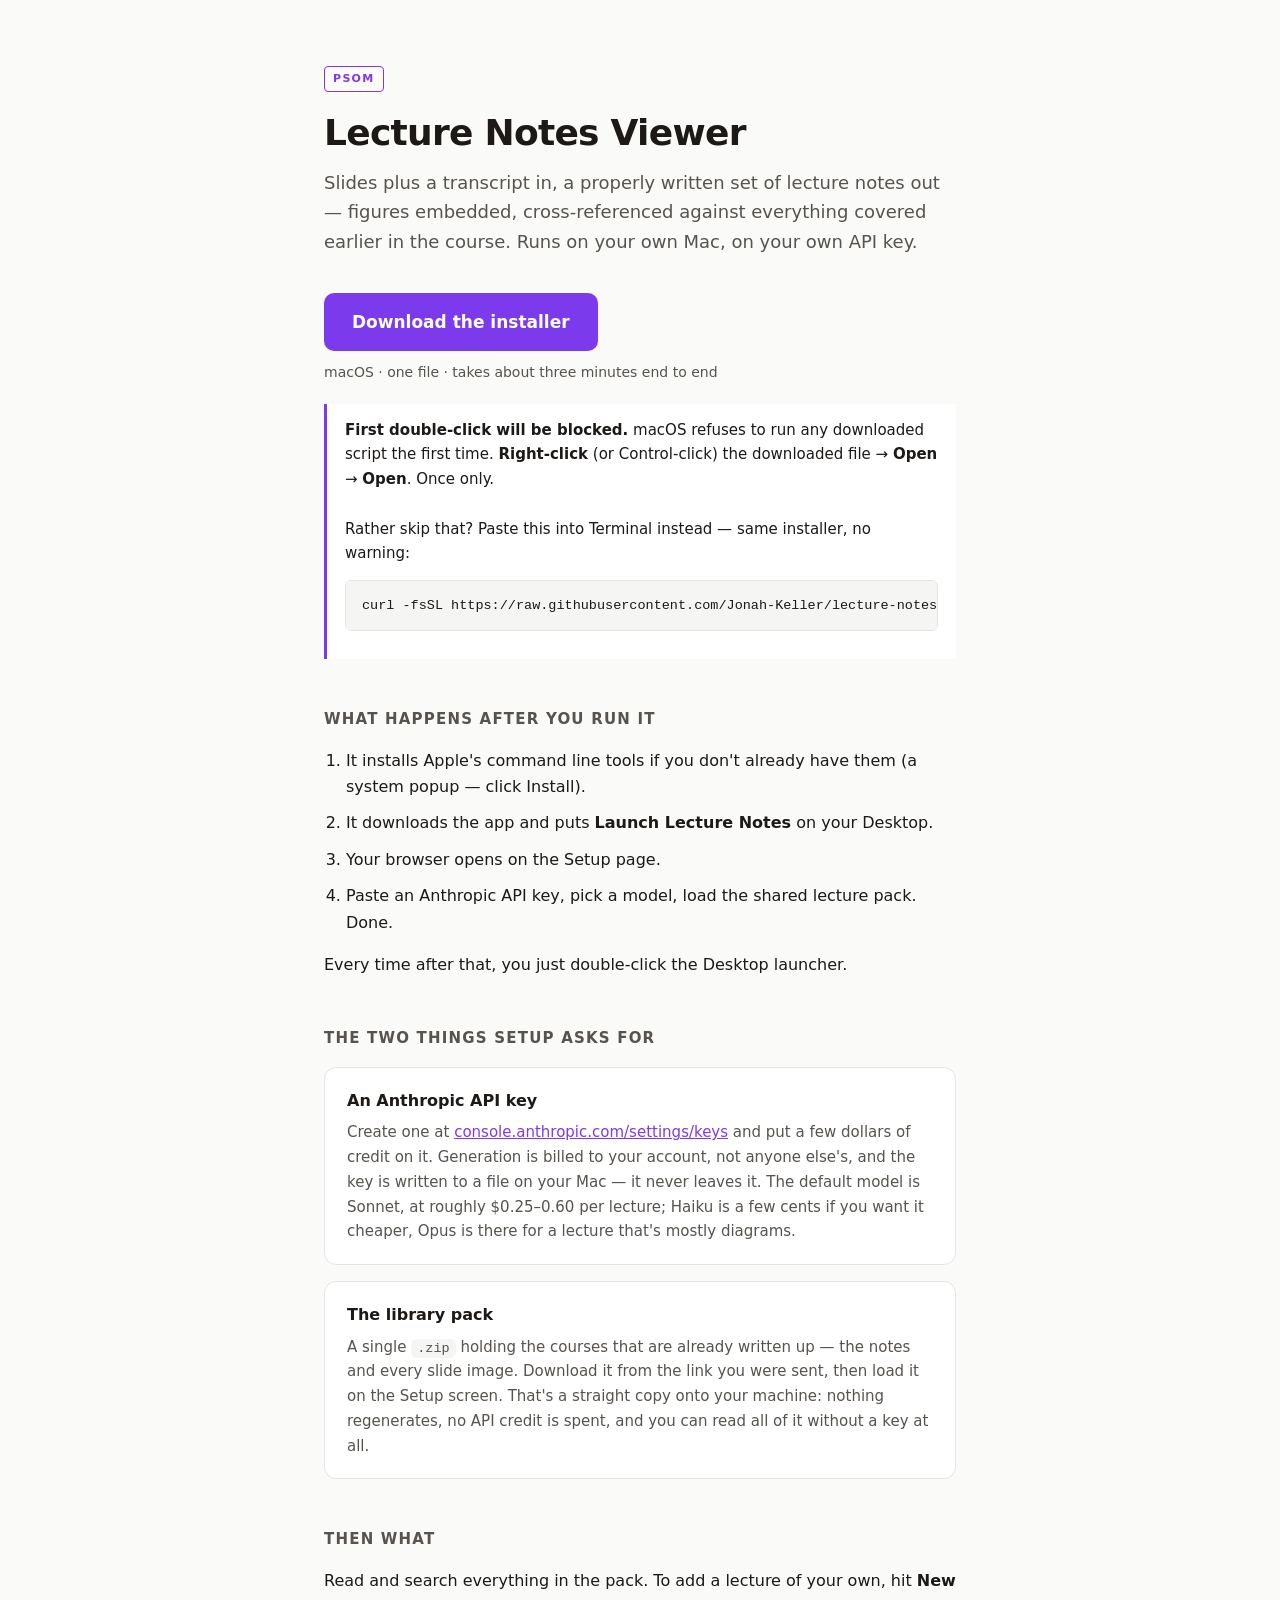
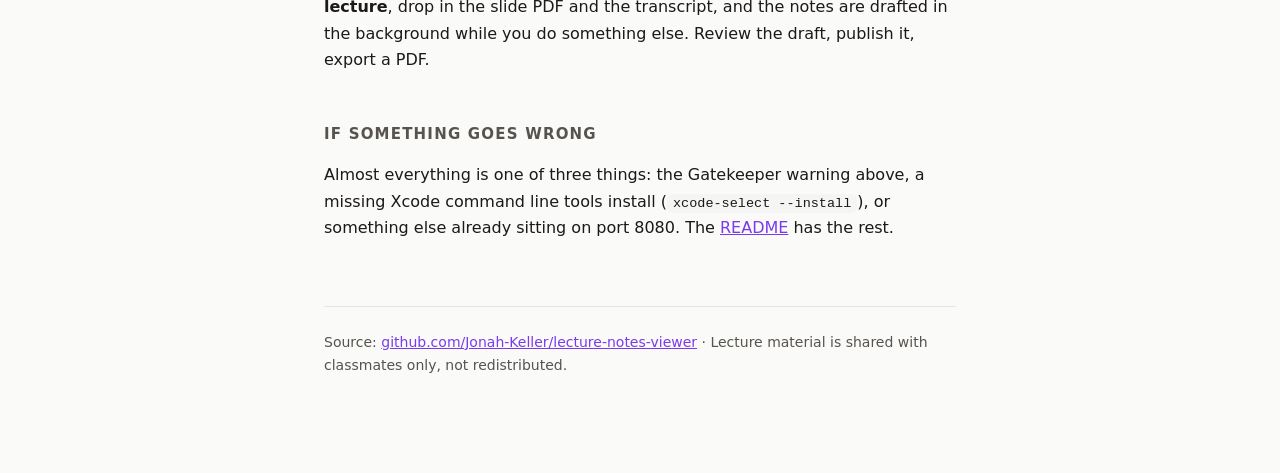
==== docs/index.html @ 4c993d49 "One-click install, in-browser setup, shareable library packs, cheaper default Getting someone else o" ====
<!DOCTYPE html>
<html lang="en">
<head>
<meta charset="utf-8">
<meta name="viewport" content="width=device-width, initial-scale=1">
<title>Lecture Notes Viewer</title>
<style>
  :root {
    --bg: #fafaf9; --fg: #1c1917; --muted: #57534e; --line: #e7e5e4;
    --card: #ffffff; --accent: #7c3aed; --accent-fg: #ffffff; --code: #f5f5f4;
  }
  @media (prefers-color-scheme: dark) {
    :root {
      --bg: #0c0a09; --fg: #fafaf9; --muted: #a8a29e; --line: #292524;
      --card: #1c1917; --accent: #a78bfa; --accent-fg: #1c1917; --code: #292524;
    }
  }
  * { box-sizing: border-box; }
  body {
    margin: 0; background: var(--bg); color: var(--fg);
    font: 16px/1.65 -apple-system, BlinkMacSystemFont, "Segoe UI", system-ui, sans-serif;
    -webkit-font-smoothing: antialiased;
  }
  .wrap { max-width: 680px; margin: 0 auto; padding: 64px 24px 96px; }
  .mark {
    display: inline-block; font-size: 11px; font-weight: 700; letter-spacing: .12em;
    text-transform: uppercase; color: var(--accent); border: 1px solid var(--accent);
    border-radius: 4px; padding: 3px 8px; margin-bottom: 20px;
  }
  h1 { font-size: 36px; line-height: 1.15; margin: 0 0 14px; letter-spacing: -.02em; }
  .lede { font-size: 18px; color: var(--muted); margin: 0 0 36px; }
  h2 { font-size: 15px; text-transform: uppercase; letter-spacing: .08em;
       color: var(--muted); margin: 48px 0 14px; font-weight: 700; }
  a { color: var(--accent); }
  .btn {
    display: inline-block; background: var(--accent); color: var(--accent-fg);
    font-size: 17px; font-weight: 650; text-decoration: none;
    padding: 15px 28px; border-radius: 10px;
  }
  .btn:hover { opacity: .9; }
  .btn-sub { display: block; margin-top: 10px; font-size: 14px; color: var(--muted); }
  .card {
    background: var(--card); border: 1px solid var(--line); border-radius: 12px;
    padding: 20px 22px; margin: 16px 0;
  }
  .card h3 { margin: 0 0 6px; font-size: 16px; }
  .card p { margin: 0; color: var(--muted); font-size: 15px; }
  code, pre {
    background: var(--code); border-radius: 6px;
    font: 13.5px/1.6 ui-monospace, SFMono-Regular, Menlo, monospace;
  }
  code { padding: 2px 6px; }
  pre { padding: 14px 16px; overflow-x: auto; border: 1px solid var(--line); }
  pre code { background: none; padding: 0; }
  ol { padding-left: 22px; }
  ol li { margin-bottom: 10px; }
  .warn {
    border-left: 3px solid var(--accent); background: var(--card);
    padding: 14px 18px; margin: 20px 0; font-size: 15px;
  }
  footer { margin-top: 64px; padding-top: 24px; border-top: 1px solid var(--line);
           color: var(--muted); font-size: 14px; }
</style>
</head>
<body>
<div class="wrap">

  <span class="mark">PSOM</span>
  <h1>Lecture Notes Viewer</h1>
  <p class="lede">
    Slides plus a transcript in, a properly written set of lecture notes out —
    figures embedded, cross-referenced against everything covered earlier in the
    course. Runs on your own Mac, on your own API key.
  </p>

  <a class="btn" href="Install%20Lecture%20Notes.command" download>Download the installer</a>
  <span class="btn-sub">macOS · one file · takes about three minutes end to end</span>

  <div class="warn">
    <strong>First double-click will be blocked.</strong> macOS refuses to run any
    downloaded script the first time. <strong>Right-click</strong> (or Control-click)
    the downloaded file → <strong>Open</strong> → <strong>Open</strong>. Once only.
    <br><br>
    Rather skip that? Paste this into Terminal instead — same installer, no warning:
    <pre><code>curl -fsSL https://raw.githubusercontent.com/Jonah-Keller/lecture-notes-viewer/main/install.sh | bash</code></pre>
  </div>

  <h2>What happens after you run it</h2>
  <ol>
    <li>It installs Apple's command line tools if you don't already have them (a system popup — click Install).</li>
    <li>It downloads the app and puts <strong>Launch Lecture Notes</strong> on your Desktop.</li>
    <li>Your browser opens on the Setup page.</li>
    <li>Paste an Anthropic API key, pick a model, load the shared lecture pack. Done.</li>
  </ol>
  <p>Every time after that, you just double-click the Desktop launcher.</p>

  <h2>The two things Setup asks for</h2>

  <div class="card">
    <h3>An Anthropic API key</h3>
    <p>
      Create one at <a href="https://console.anthropic.com/settings/keys" target="_blank"
      rel="noopener">console.anthropic.com/settings/keys</a> and put a few dollars of
      credit on it. Generation is billed to your account, not anyone else's, and the
      key is written to a file on your Mac — it never leaves it. The default model is
      Sonnet, at roughly $0.25–0.60 per lecture; Haiku is a few cents if you want it
      cheaper, Opus is there for a lecture that's mostly diagrams.
    </p>
  </div>

  <div class="card">
    <h3>The library pack</h3>
    <p>
      A single <code>.zip</code> holding the courses that are already written up —
      the notes and every slide image. Download it from the link you were sent,
      then load it on the Setup screen. That's a straight copy onto your machine:
      nothing regenerates, no API credit is spent, and you can read all of it
      without a key at all.
    </p>
  </div>

  <h2>Then what</h2>
  <p>
    Read and search everything in the pack. To add a lecture of your own, hit
    <strong>New lecture</strong>, drop in the slide PDF and the transcript, and
    the notes are drafted in the background while you do something else. Review
    the draft, publish it, export a PDF.
  </p>

  <h2>If something goes wrong</h2>
  <p>
    Almost everything is one of three things: the Gatekeeper warning above,
    a missing Xcode command line tools install (<code>xcode-select --install</code>),
    or something else already sitting on port 8080. The
    <a href="https://github.com/Jonah-Keller/lecture-notes-viewer#troubleshooting">README</a>
    has the rest.
  </p>

  <footer>
    Source: <a href="https://github.com/Jonah-Keller/lecture-notes-viewer">github.com/Jonah-Keller/lecture-notes-viewer</a>
    · Lecture material is shared with classmates only, not redistributed.
  </footer>

</div>
</body>
</html>
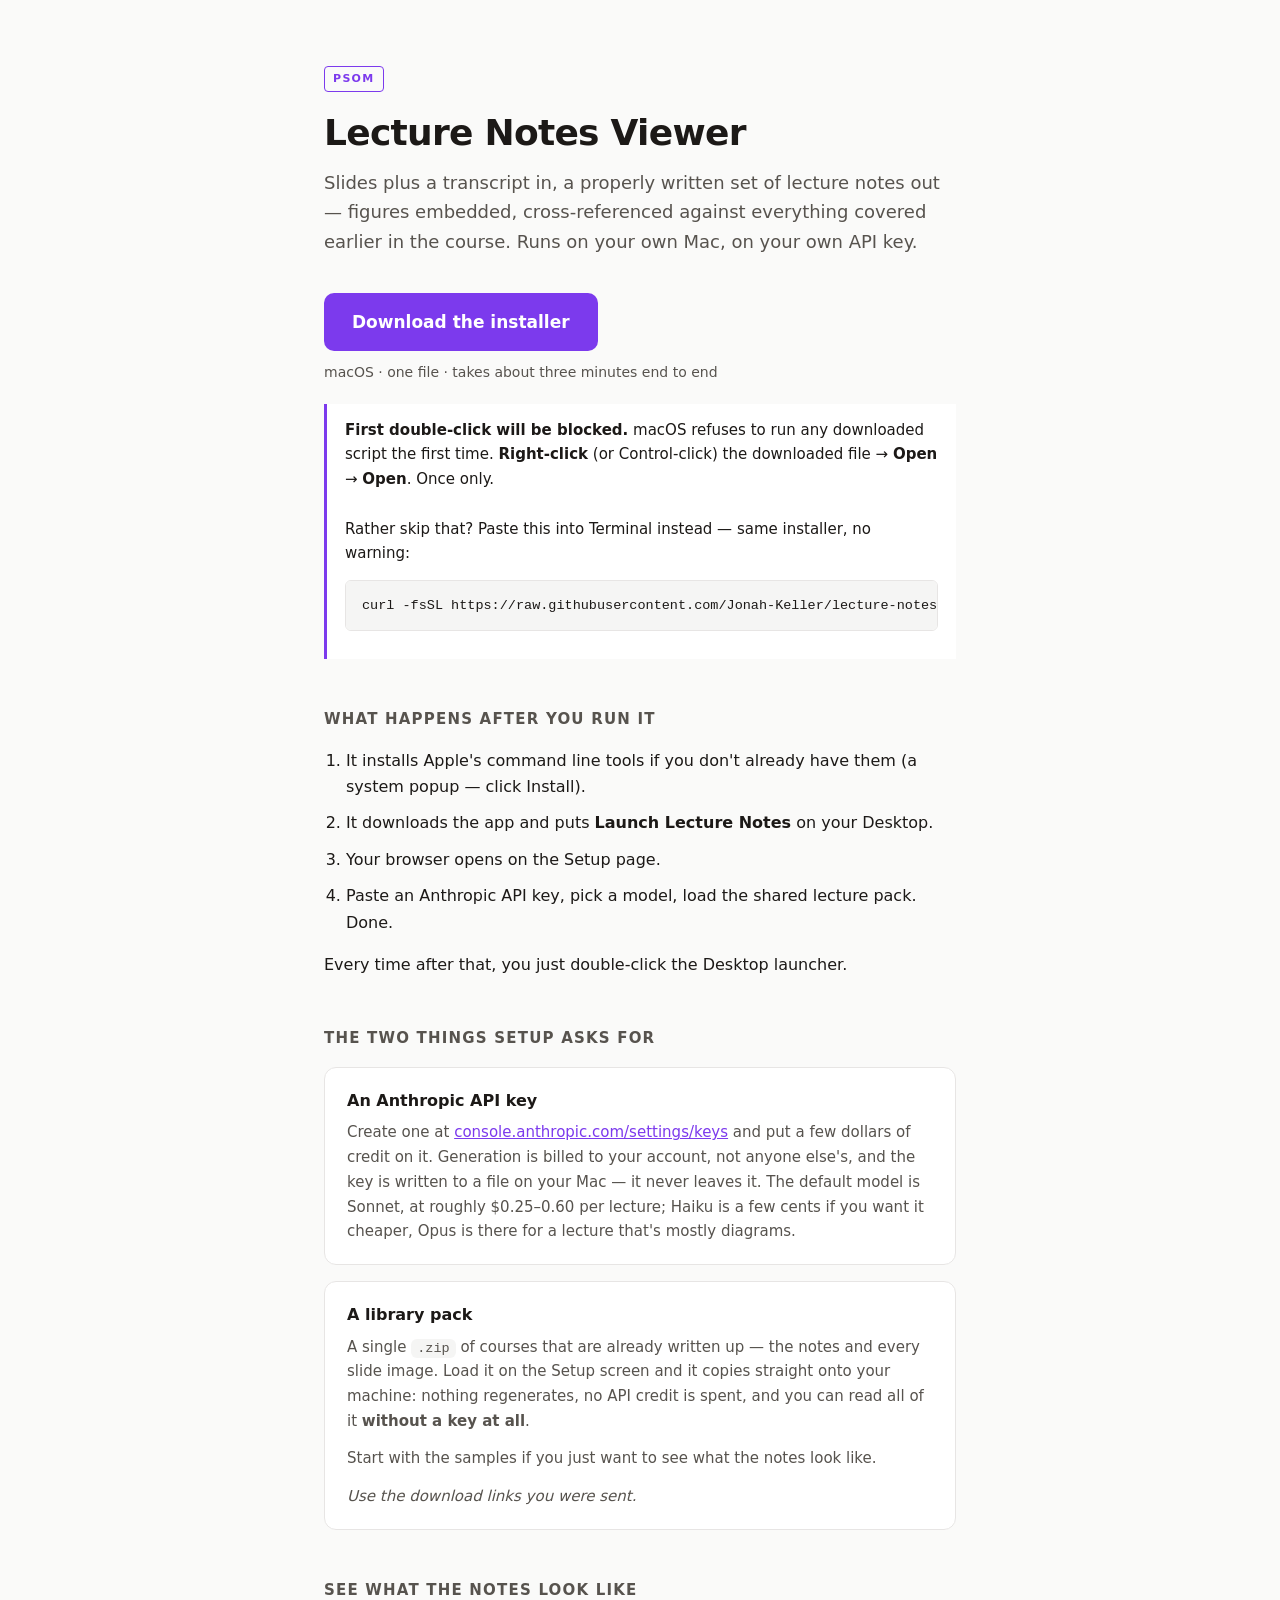
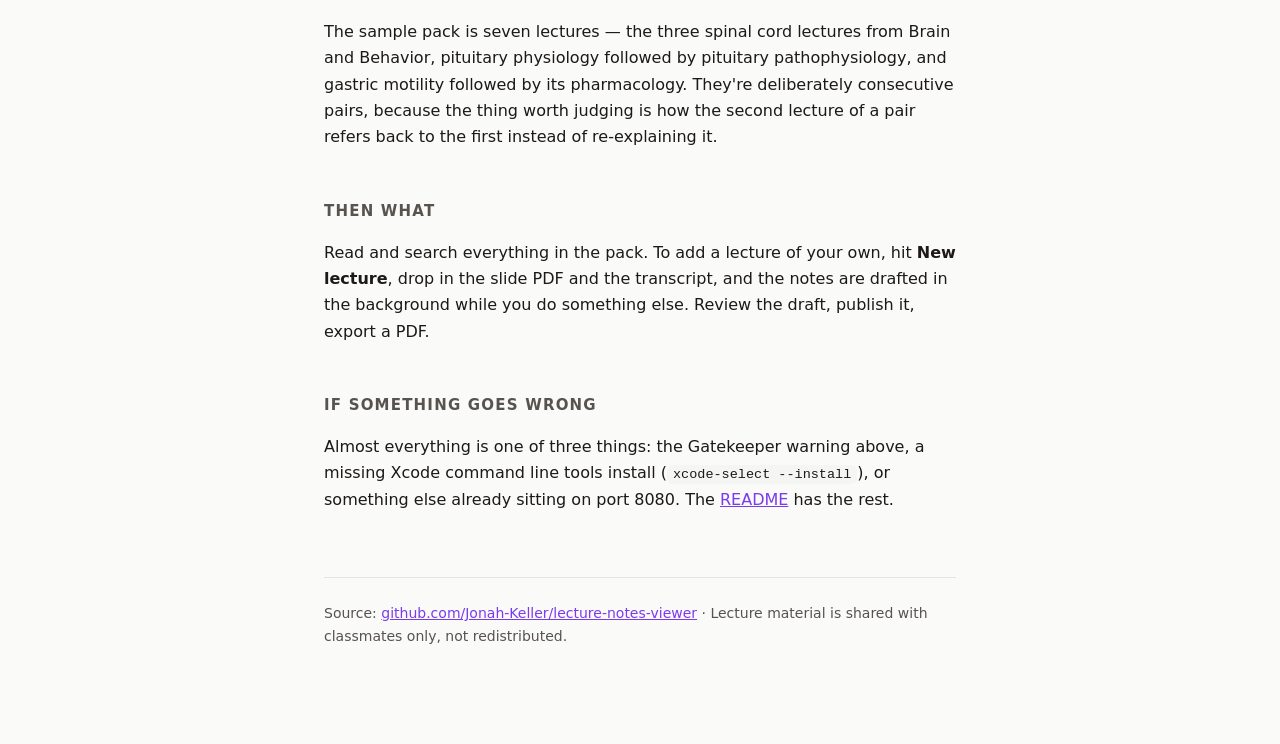
==== commit b32d1a3d: "Sample pack: narrow a course to specific lectures 709 MB is a lot to ask of someone who only wants t" ====
--- a/docs/index.html
+++ b/docs/index.html
@@ -4,6 +4,20 @@
 <meta charset="utf-8">
 <meta name="viewport" content="width=device-width, initial-scale=1">
 <title>Lecture Notes Viewer</title>
+<!-- ═══════════════════════════════════════════════════════════════════════
+     PASTE THE TWO GOOGLE DRIVE LINKS HERE. Both buttons below read from
+     these; nothing else needs changing.
+     Build the packs with:
+       python3 make_library_pack.py brain-and-behavior endocrinology:3,4 \
+           gastroenterology:9,10 --out ~/Downloads/psom-sampler.zip
+       python3 make_library_pack.py --out ~/Downloads/psom-library.zip
+     ═══════════════════════════════════════════════════════════════════ -->
+<script>
+  window.PACKS = {
+    sampler: "PASTE_SAMPLER_DRIVE_LINK_HERE",
+    full:    "PASTE_FULL_LIBRARY_DRIVE_LINK_HERE",
+  };
+</script>
 <style>
   :root {
     --bg: #fafaf9; --fg: #1c1917; --muted: #57534e; --line: #e7e5e4;
@@ -109,15 +123,28 @@
   </div>
 
   <div class="card">
-    <h3>The library pack</h3>
+    <h3>A library pack</h3>
     <p>
-      A single <code>.zip</code> holding the courses that are already written up —
-      the notes and every slide image. Download it from the link you were sent,
-      then load it on the Setup screen. That's a straight copy onto your machine:
-      nothing regenerates, no API credit is spent, and you can read all of it
-      without a key at all.
+      A single <code>.zip</code> of courses that are already written up — the
+      notes and every slide image. Load it on the Setup screen and it copies
+      straight onto your machine: nothing regenerates, no API credit is spent,
+      and you can read all of it <strong>without a key at all</strong>.
     </p>
+    <p style="margin-top:12px;">
+      Start with the samples if you just want to see what the notes look like.
+    </p>
+    <p id="pack-links" style="margin-top:14px;"></p>
   </div>
+
+  <h2>See what the notes look like</h2>
+  <p>
+    The sample pack is seven lectures — the three spinal cord lectures from Brain
+    and Behavior, pituitary physiology followed by pituitary pathophysiology, and
+    gastric motility followed by its pharmacology. They're deliberately
+    consecutive pairs, because the thing worth judging is how the second lecture
+    of a pair refers back to the first instead of re-explaining it.
+  </p>
+  <p id="sampler-cta"></p>
 
   <h2>Then what</h2>
   <p>
@@ -142,5 +169,24 @@
   </footer>
 
 </div>
+
+<script>
+(function () {
+  const P = window.PACKS || {};
+  const ready = (u) => u && !u.startsWith("PASTE_");
+  const btn = (u, t) => `<a class="btn" href="${u}" style="font-size:15px;padding:12px 22px;">${t}</a>`;
+
+  const links = document.getElementById("pack-links");
+  const parts = [];
+  if (ready(P.sampler)) parts.push(btn(P.sampler, "Sample lectures · 39 MB"));
+  if (ready(P.full)) parts.push(btn(P.full, "Full library · 709 MB"));
+  links.innerHTML = parts.length
+    ? parts.join(" &nbsp; ")
+    : "<em>Use the download links you were sent.</em>";
+
+  const cta = document.getElementById("sampler-cta");
+  if (ready(P.sampler)) cta.innerHTML = btn(P.sampler, "Download the sample lectures · 39 MB");
+})();
+</script>
 </body>
 </html>
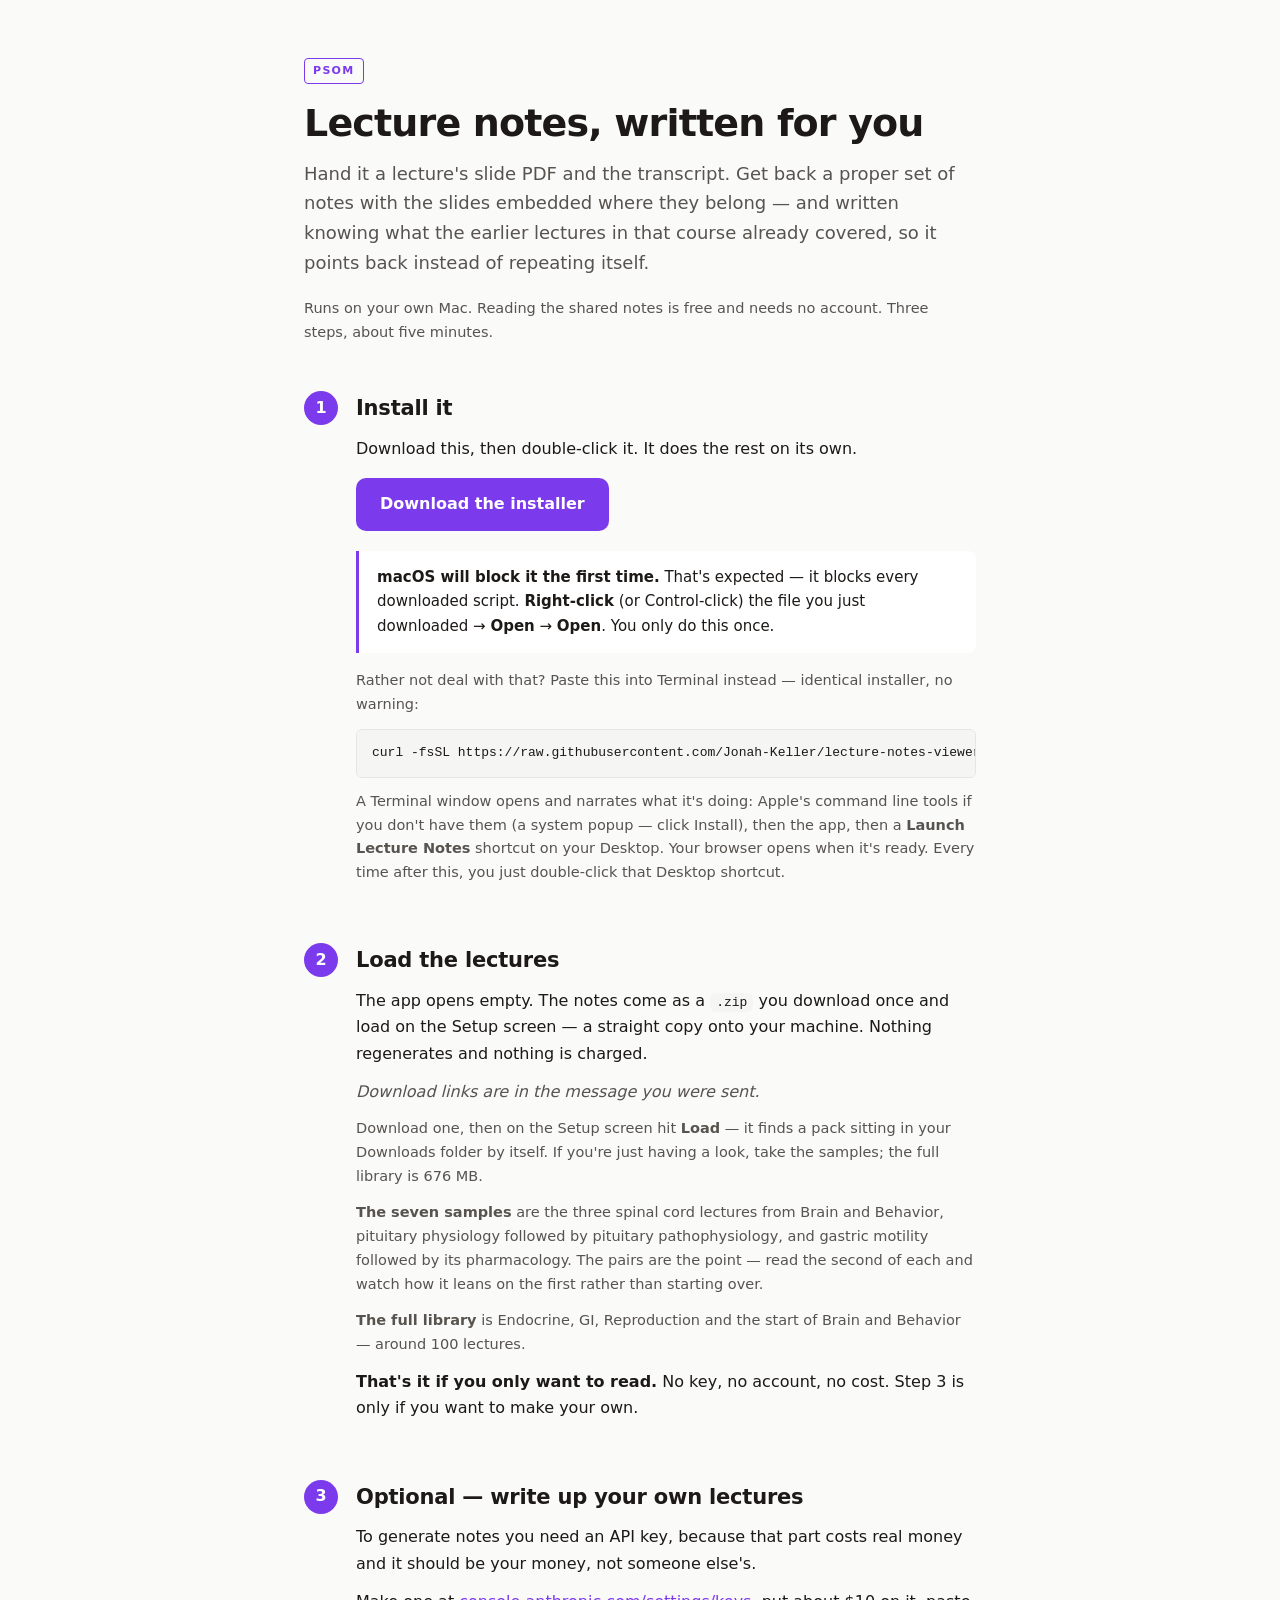
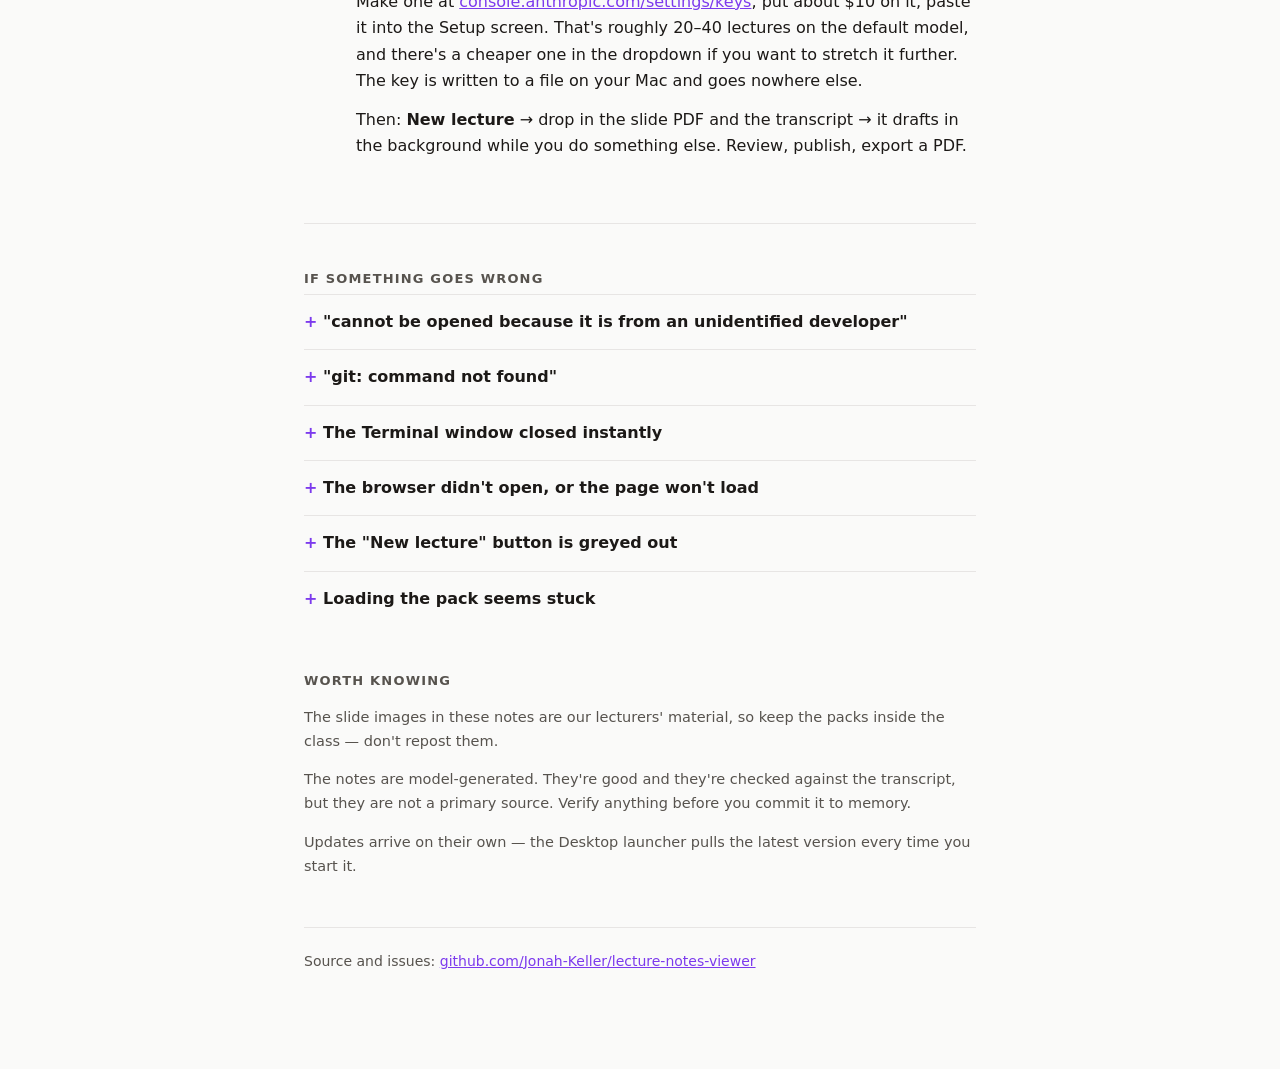
==== commit 6db2edaa: "Download page: rewrite as three numbered steps It was a description of the app. It needs to be instr" ====
--- a/docs/index.html
+++ b/docs/index.html
@@ -4,10 +4,12 @@
 <meta charset="utf-8">
 <meta name="viewport" content="width=device-width, initial-scale=1">
 <title>Lecture Notes Viewer</title>
+
 <!-- ═══════════════════════════════════════════════════════════════════════
-     PASTE THE TWO GOOGLE DRIVE LINKS HERE. Both buttons below read from
-     these; nothing else needs changing.
-     Build the packs with:
+     THE ONLY THING THAT NEEDS EDITING: paste the two Google Drive links.
+     Every button on the page reads from here.
+
+     Rebuild the packs with:
        python3 make_library_pack.py brain-and-behavior endocrinology:3,4 \
            gastroenterology:9,10 --out ~/Downloads/psom-sampler.zip
        python3 make_library_pack.py --out ~/Downloads/psom-library.zip
@@ -18,154 +20,279 @@
     full:    "PASTE_FULL_LIBRARY_DRIVE_LINK_HERE",
   };
 </script>
+
 <style>
   :root {
-    --bg: #fafaf9; --fg: #1c1917; --muted: #57534e; --line: #e7e5e4;
-    --card: #ffffff; --accent: #7c3aed; --accent-fg: #ffffff; --code: #f5f5f4;
+    --bg:#fafaf9; --fg:#1c1917; --muted:#57534e; --line:#e7e5e4;
+    --card:#fff; --accent:#7c3aed; --accent-fg:#fff; --code:#f5f5f4;
+    --ok:#059669;
   }
   @media (prefers-color-scheme: dark) {
     :root {
-      --bg: #0c0a09; --fg: #fafaf9; --muted: #a8a29e; --line: #292524;
-      --card: #1c1917; --accent: #a78bfa; --accent-fg: #1c1917; --code: #292524;
+      --bg:#0c0a09; --fg:#fafaf9; --muted:#a8a29e; --line:#292524;
+      --card:#1c1917; --accent:#a78bfa; --accent-fg:#1c1917; --code:#292524;
+      --ok:#34d399;
     }
   }
-  * { box-sizing: border-box; }
+  * { box-sizing:border-box; }
   body {
-    margin: 0; background: var(--bg); color: var(--fg);
-    font: 16px/1.65 -apple-system, BlinkMacSystemFont, "Segoe UI", system-ui, sans-serif;
-    -webkit-font-smoothing: antialiased;
-  }
-  .wrap { max-width: 680px; margin: 0 auto; padding: 64px 24px 96px; }
+    margin:0; background:var(--bg); color:var(--fg);
+    font:16px/1.65 -apple-system,BlinkMacSystemFont,"Segoe UI",system-ui,sans-serif;
+    -webkit-font-smoothing:antialiased;
+  }
+  .wrap { max-width:720px; margin:0 auto; padding:56px 24px 96px; }
+  a { color:var(--accent); }
+
   .mark {
-    display: inline-block; font-size: 11px; font-weight: 700; letter-spacing: .12em;
-    text-transform: uppercase; color: var(--accent); border: 1px solid var(--accent);
-    border-radius: 4px; padding: 3px 8px; margin-bottom: 20px;
-  }
-  h1 { font-size: 36px; line-height: 1.15; margin: 0 0 14px; letter-spacing: -.02em; }
-  .lede { font-size: 18px; color: var(--muted); margin: 0 0 36px; }
-  h2 { font-size: 15px; text-transform: uppercase; letter-spacing: .08em;
-       color: var(--muted); margin: 48px 0 14px; font-weight: 700; }
-  a { color: var(--accent); }
+    display:inline-block; font-size:11px; font-weight:700; letter-spacing:.12em;
+    text-transform:uppercase; color:var(--accent); border:1px solid var(--accent);
+    border-radius:4px; padding:3px 8px; margin-bottom:18px;
+  }
+  h1 { font-size:38px; line-height:1.12; margin:0 0 14px; letter-spacing:-.022em; }
+  .lede { font-size:18px; color:var(--muted); margin:0 0 20px; }
+
+  /* steps */
+  .step { display:flex; gap:18px; margin:44px 0 0; }
+  .num {
+    flex:0 0 34px; height:34px; border-radius:50%;
+    background:var(--accent); color:var(--accent-fg);
+    display:flex; align-items:center; justify-content:center;
+    font-weight:700; font-size:16px; margin-top:2px;
+  }
+  .step-body { flex:1; min-width:0; }
+  .step h2 { font-size:21px; margin:2px 0 10px; letter-spacing:-.01em; }
+  .step p { margin:0 0 12px; }
+  .muted { color:var(--muted); }
+  .small { font-size:14.5px; }
+
   .btn {
-    display: inline-block; background: var(--accent); color: var(--accent-fg);
-    font-size: 17px; font-weight: 650; text-decoration: none;
-    padding: 15px 28px; border-radius: 10px;
-  }
-  .btn:hover { opacity: .9; }
-  .btn-sub { display: block; margin-top: 10px; font-size: 14px; color: var(--muted); }
-  .card {
-    background: var(--card); border: 1px solid var(--line); border-radius: 12px;
-    padding: 20px 22px; margin: 16px 0;
-  }
-  .card h3 { margin: 0 0 6px; font-size: 16px; }
-  .card p { margin: 0; color: var(--muted); font-size: 15px; }
-  code, pre {
-    background: var(--code); border-radius: 6px;
-    font: 13.5px/1.6 ui-monospace, SFMono-Regular, Menlo, monospace;
-  }
-  code { padding: 2px 6px; }
-  pre { padding: 14px 16px; overflow-x: auto; border: 1px solid var(--line); }
-  pre code { background: none; padding: 0; }
-  ol { padding-left: 22px; }
-  ol li { margin-bottom: 10px; }
-  .warn {
-    border-left: 3px solid var(--accent); background: var(--card);
-    padding: 14px 18px; margin: 20px 0; font-size: 15px;
-  }
-  footer { margin-top: 64px; padding-top: 24px; border-top: 1px solid var(--line);
-           color: var(--muted); font-size: 14px; }
+    display:inline-block; background:var(--accent); color:var(--accent-fg);
+    font-size:16px; font-weight:650; text-decoration:none;
+    padding:13px 24px; border-radius:10px; margin:4px 8px 4px 0;
+  }
+  .btn:hover { opacity:.9; }
+  .btn-quiet {
+    background:transparent; color:var(--accent);
+    border:1px solid var(--accent); font-weight:600;
+  }
+
+  .note {
+    border-left:3px solid var(--accent); background:var(--card);
+    padding:14px 18px; margin:16px 0; font-size:15px; border-radius:0 8px 8px 0;
+  }
+  pre, code {
+    background:var(--code); border-radius:6px;
+    font:13px/1.6 ui-monospace,SFMono-Regular,Menlo,monospace;
+  }
+  code { padding:2px 6px; }
+  pre { padding:13px 15px; overflow-x:auto; border:1px solid var(--line); margin:12px 0; }
+  pre code { background:none; padding:0; }
+
+  details { border-top:1px solid var(--line); padding:14px 0; }
+  details summary { cursor:pointer; font-weight:600; list-style:none; }
+  details summary::-webkit-details-marker { display:none; }
+  details summary::before { content:"+ "; color:var(--accent); font-weight:700; }
+  details[open] summary::before { content:"– "; }
+  details .body { padding:10px 0 4px; color:var(--muted); font-size:15px; }
+  details .body p { margin:0 0 10px; }
+
+  hr { border:0; border-top:1px solid var(--line); margin:52px 0 0; }
+  h3.sec {
+    font-size:13px; text-transform:uppercase; letter-spacing:.09em;
+    color:var(--muted); margin:44px 0 4px; font-weight:700;
+  }
+  footer { margin-top:48px; padding-top:22px; border-top:1px solid var(--line);
+           color:var(--muted); font-size:14px; }
 </style>
 </head>
 <body>
 <div class="wrap">
 
   <span class="mark">PSOM</span>
-  <h1>Lecture Notes Viewer</h1>
+  <h1>Lecture notes, written for you</h1>
   <p class="lede">
-    Slides plus a transcript in, a properly written set of lecture notes out —
-    figures embedded, cross-referenced against everything covered earlier in the
-    course. Runs on your own Mac, on your own API key.
-  </p>
-
-  <a class="btn" href="Install%20Lecture%20Notes.command" download>Download the installer</a>
-  <span class="btn-sub">macOS · one file · takes about three minutes end to end</span>
-
-  <div class="warn">
-    <strong>First double-click will be blocked.</strong> macOS refuses to run any
-    downloaded script the first time. <strong>Right-click</strong> (or Control-click)
-    the downloaded file → <strong>Open</strong> → <strong>Open</strong>. Once only.
-    <br><br>
-    Rather skip that? Paste this into Terminal instead — same installer, no warning:
-    <pre><code>curl -fsSL https://raw.githubusercontent.com/Jonah-Keller/lecture-notes-viewer/main/install.sh | bash</code></pre>
+    Hand it a lecture's slide PDF and the transcript. Get back a proper set of
+    notes with the slides embedded where they belong — and written knowing what
+    the earlier lectures in that course already covered, so it points back
+    instead of repeating itself.
+  </p>
+  <p class="muted small">
+    Runs on your own Mac. Reading the shared notes is free and needs no account.
+    Three steps, about five minutes.
+  </p>
+
+  <!-- ── 1 ─────────────────────────────────────────────────────────────── -->
+  <div class="step">
+    <div class="num">1</div>
+    <div class="step-body">
+      <h2>Install it</h2>
+      <p>Download this, then double-click it. It does the rest on its own.</p>
+      <a class="btn" href="Install%20Lecture%20Notes.command" download>Download the installer</a>
+
+      <div class="note">
+        <strong>macOS will block it the first time.</strong> That's expected — it
+        blocks every downloaded script. <strong>Right-click</strong> (or
+        Control-click) the file you just downloaded → <strong>Open</strong> →
+        <strong>Open</strong>. You only do this once.
+      </div>
+
+      <p class="small muted">
+        Rather not deal with that? Paste this into Terminal instead — identical
+        installer, no warning:
+      </p>
+      <pre><code>curl -fsSL https://raw.githubusercontent.com/Jonah-Keller/lecture-notes-viewer/main/install.sh | bash</code></pre>
+
+      <p class="small muted">
+        A Terminal window opens and narrates what it's doing: Apple's command
+        line tools if you don't have them (a system popup — click Install), then
+        the app, then a <strong>Launch Lecture Notes</strong> shortcut on your
+        Desktop. Your browser opens when it's ready. Every time after this, you
+        just double-click that Desktop shortcut.
+      </p>
+    </div>
   </div>
 
-  <h2>What happens after you run it</h2>
-  <ol>
-    <li>It installs Apple's command line tools if you don't already have them (a system popup — click Install).</li>
-    <li>It downloads the app and puts <strong>Launch Lecture Notes</strong> on your Desktop.</li>
-    <li>Your browser opens on the Setup page.</li>
-    <li>Paste an Anthropic API key, pick a model, load the shared lecture pack. Done.</li>
-  </ol>
-  <p>Every time after that, you just double-click the Desktop launcher.</p>
-
-  <h2>The two things Setup asks for</h2>
-
-  <div class="card">
-    <h3>An Anthropic API key</h3>
-    <p>
-      Create one at <a href="https://console.anthropic.com/settings/keys" target="_blank"
-      rel="noopener">console.anthropic.com/settings/keys</a> and put a few dollars of
-      credit on it. Generation is billed to your account, not anyone else's, and the
-      key is written to a file on your Mac — it never leaves it. The default model is
-      Sonnet, at roughly $0.25–0.60 per lecture; Haiku is a few cents if you want it
-      cheaper, Opus is there for a lecture that's mostly diagrams.
-    </p>
+  <!-- ── 2 ─────────────────────────────────────────────────────────────── -->
+  <div class="step">
+    <div class="num">2</div>
+    <div class="step-body">
+      <h2>Load the lectures</h2>
+      <p>
+        The app opens empty. The notes come as a <code>.zip</code> you download
+        once and load on the Setup screen — a straight copy onto your machine.
+        Nothing regenerates and nothing is charged.
+      </p>
+
+      <p id="pack-buttons"></p>
+
+      <p class="small muted">
+        Download one, then on the Setup screen hit <strong>Load</strong> — it
+        finds a pack sitting in your Downloads folder by itself. If you're just
+        having a look, take the samples; the full library is 676 MB.
+      </p>
+
+      <p class="small muted">
+        <strong>The seven samples</strong> are the three spinal cord lectures
+        from Brain and Behavior, pituitary physiology followed by pituitary
+        pathophysiology, and gastric motility followed by its pharmacology. The
+        pairs are the point — read the second of each and watch how it leans on
+        the first rather than starting over.
+      </p>
+
+      <p class="small muted">
+        <strong>The full library</strong> is Endocrine, GI, Reproduction and the
+        start of Brain and Behavior — around 100 lectures.
+      </p>
+
+      <p><strong>That's it if you only want to read.</strong> No key, no account,
+      no cost. Step 3 is only if you want to make your own.</p>
+    </div>
   </div>
 
-  <div class="card">
-    <h3>A library pack</h3>
-    <p>
-      A single <code>.zip</code> of courses that are already written up — the
-      notes and every slide image. Load it on the Setup screen and it copies
-      straight onto your machine: nothing regenerates, no API credit is spent,
-      and you can read all of it <strong>without a key at all</strong>.
-    </p>
-    <p style="margin-top:12px;">
-      Start with the samples if you just want to see what the notes look like.
-    </p>
-    <p id="pack-links" style="margin-top:14px;"></p>
+  <!-- ── 3 ─────────────────────────────────────────────────────────────── -->
+  <div class="step">
+    <div class="num">3</div>
+    <div class="step-body">
+      <h2>Optional — write up your own lectures</h2>
+      <p>
+        To generate notes you need an API key, because that part costs real
+        money and it should be your money, not someone else's.
+      </p>
+      <p>
+        Make one at
+        <a href="https://console.anthropic.com/settings/keys" target="_blank" rel="noopener">console.anthropic.com/settings/keys</a>,
+        put about $10 on it, paste it into the Setup screen. That's roughly
+        20–40 lectures on the default model, and there's a cheaper one in the
+        dropdown if you want to stretch it further. The key is written to a file
+        on your Mac and goes nowhere else.
+      </p>
+      <p>
+        Then: <strong>New lecture</strong> → drop in the slide PDF and the
+        transcript → it drafts in the background while you do something else.
+        Review, publish, export a PDF.
+      </p>
+    </div>
   </div>
 
-  <h2>See what the notes look like</h2>
-  <p>
-    The sample pack is seven lectures — the three spinal cord lectures from Brain
-    and Behavior, pituitary physiology followed by pituitary pathophysiology, and
-    gastric motility followed by its pharmacology. They're deliberately
-    consecutive pairs, because the thing worth judging is how the second lecture
-    of a pair refers back to the first instead of re-explaining it.
-  </p>
-  <p id="sampler-cta"></p>
-
-  <h2>Then what</h2>
-  <p>
-    Read and search everything in the pack. To add a lecture of your own, hit
-    <strong>New lecture</strong>, drop in the slide PDF and the transcript, and
-    the notes are drafted in the background while you do something else. Review
-    the draft, publish it, export a PDF.
-  </p>
-
-  <h2>If something goes wrong</h2>
-  <p>
-    Almost everything is one of three things: the Gatekeeper warning above,
-    a missing Xcode command line tools install (<code>xcode-select --install</code>),
-    or something else already sitting on port 8080. The
-    <a href="https://github.com/Jonah-Keller/lecture-notes-viewer#troubleshooting">README</a>
-    has the rest.
+  <hr>
+
+  <h3 class="sec">If something goes wrong</h3>
+
+  <details>
+    <summary>"cannot be opened because it is from an unidentified developer"</summary>
+    <div class="body">
+      <p>Normal, and the most common thing people hit. macOS refuses to run any
+      downloaded script on the first double-click.</p>
+      <p>Right-click (Control-click) the file → <strong>Open</strong> →
+      <strong>Open</strong>. If your Mac doesn't offer Open at all, go to System
+      Settings → Privacy &amp; Security, scroll to the bottom, and click
+      <strong>Open Anyway</strong>.</p>
+      <p>Or skip it entirely with the Terminal one-liner in step 1.</p>
+    </div>
+  </details>
+
+  <details>
+    <summary>"git: command not found"</summary>
+    <div class="body">
+      <p>Apple's command line tools aren't installed. In Terminal run
+      <code>xcode-select --install</code>, click Install in the popup, wait for
+      it to finish, then run the installer again.</p>
+    </div>
+  </details>
+
+  <details>
+    <summary>The Terminal window closed instantly</summary>
+    <div class="body">
+      <p>It's set to stay open and show the error. If it still vanishes, open
+      Terminal and run <code>~/lecture-notes-viewer/start.sh</code> directly —
+      whatever failed will be printed.</p>
+    </div>
+  </details>
+
+  <details>
+    <summary>The browser didn't open, or the page won't load</summary>
+    <div class="body">
+      <p>Give it a minute on first run — it's building a Python environment and
+      downloading Chromium for PDF export. Then go to
+      <a href="http://localhost:8080">localhost:8080</a> yourself. If it says the
+      port is in use, quit whatever else is on 8080.</p>
+    </div>
+  </details>
+
+  <details>
+    <summary>The "New lecture" button is greyed out</summary>
+    <div class="body">
+      <p>No API key yet — that's step 3, and it's only needed for generating.
+      Reading everything in the packs works without it.</p>
+    </div>
+  </details>
+
+  <details>
+    <summary>Loading the pack seems stuck</summary>
+    <div class="body">
+      <p>The full library is 676 MB and unpacks thousands of slide images. A
+      minute or two is normal. Leave the tab open.</p>
+    </div>
+  </details>
+
+  <h3 class="sec">Worth knowing</h3>
+  <p class="small muted">
+    The slide images in these notes are our lecturers' material, so keep the
+    packs inside the class — don't repost them.
+  </p>
+  <p class="small muted">
+    The notes are model-generated. They're good and they're checked against the
+    transcript, but they are not a primary source. Verify anything before you
+    commit it to memory.
+  </p>
+  <p class="small muted">
+    Updates arrive on their own — the Desktop launcher pulls the latest version
+    every time you start it.
   </p>
 
   <footer>
-    Source: <a href="https://github.com/Jonah-Keller/lecture-notes-viewer">github.com/Jonah-Keller/lecture-notes-viewer</a>
-    · Lecture material is shared with classmates only, not redistributed.
+    Source and issues:
+    <a href="https://github.com/Jonah-Keller/lecture-notes-viewer">github.com/Jonah-Keller/lecture-notes-viewer</a>
   </footer>
 
 </div>
@@ -174,18 +301,17 @@
 (function () {
   const P = window.PACKS || {};
   const ready = (u) => u && !u.startsWith("PASTE_");
-  const btn = (u, t) => `<a class="btn" href="${u}" style="font-size:15px;padding:12px 22px;">${t}</a>`;
-
-  const links = document.getElementById("pack-links");
-  const parts = [];
-  if (ready(P.sampler)) parts.push(btn(P.sampler, "Sample lectures · 39 MB"));
-  if (ready(P.full)) parts.push(btn(P.full, "Full library · 709 MB"));
-  links.innerHTML = parts.length
-    ? parts.join(" &nbsp; ")
-    : "<em>Use the download links you were sent.</em>";
-
-  const cta = document.getElementById("sampler-cta");
-  if (ready(P.sampler)) cta.innerHTML = btn(P.sampler, "Download the sample lectures · 39 MB");
+  const el = document.getElementById("pack-buttons");
+  const out = [];
+  if (ready(P.sampler)) {
+    out.push(`<a class="btn" href="${P.sampler}">Seven sample lectures · 39 MB</a>`);
+  }
+  if (ready(P.full)) {
+    out.push(`<a class="btn btn-quiet" href="${P.full}">The full library · 676 MB</a>`);
+  }
+  el.innerHTML = out.length
+    ? out.join("")
+    : `<em class="muted">Download links are in the message you were sent.</em>`;
 })();
 </script>
 </body>
